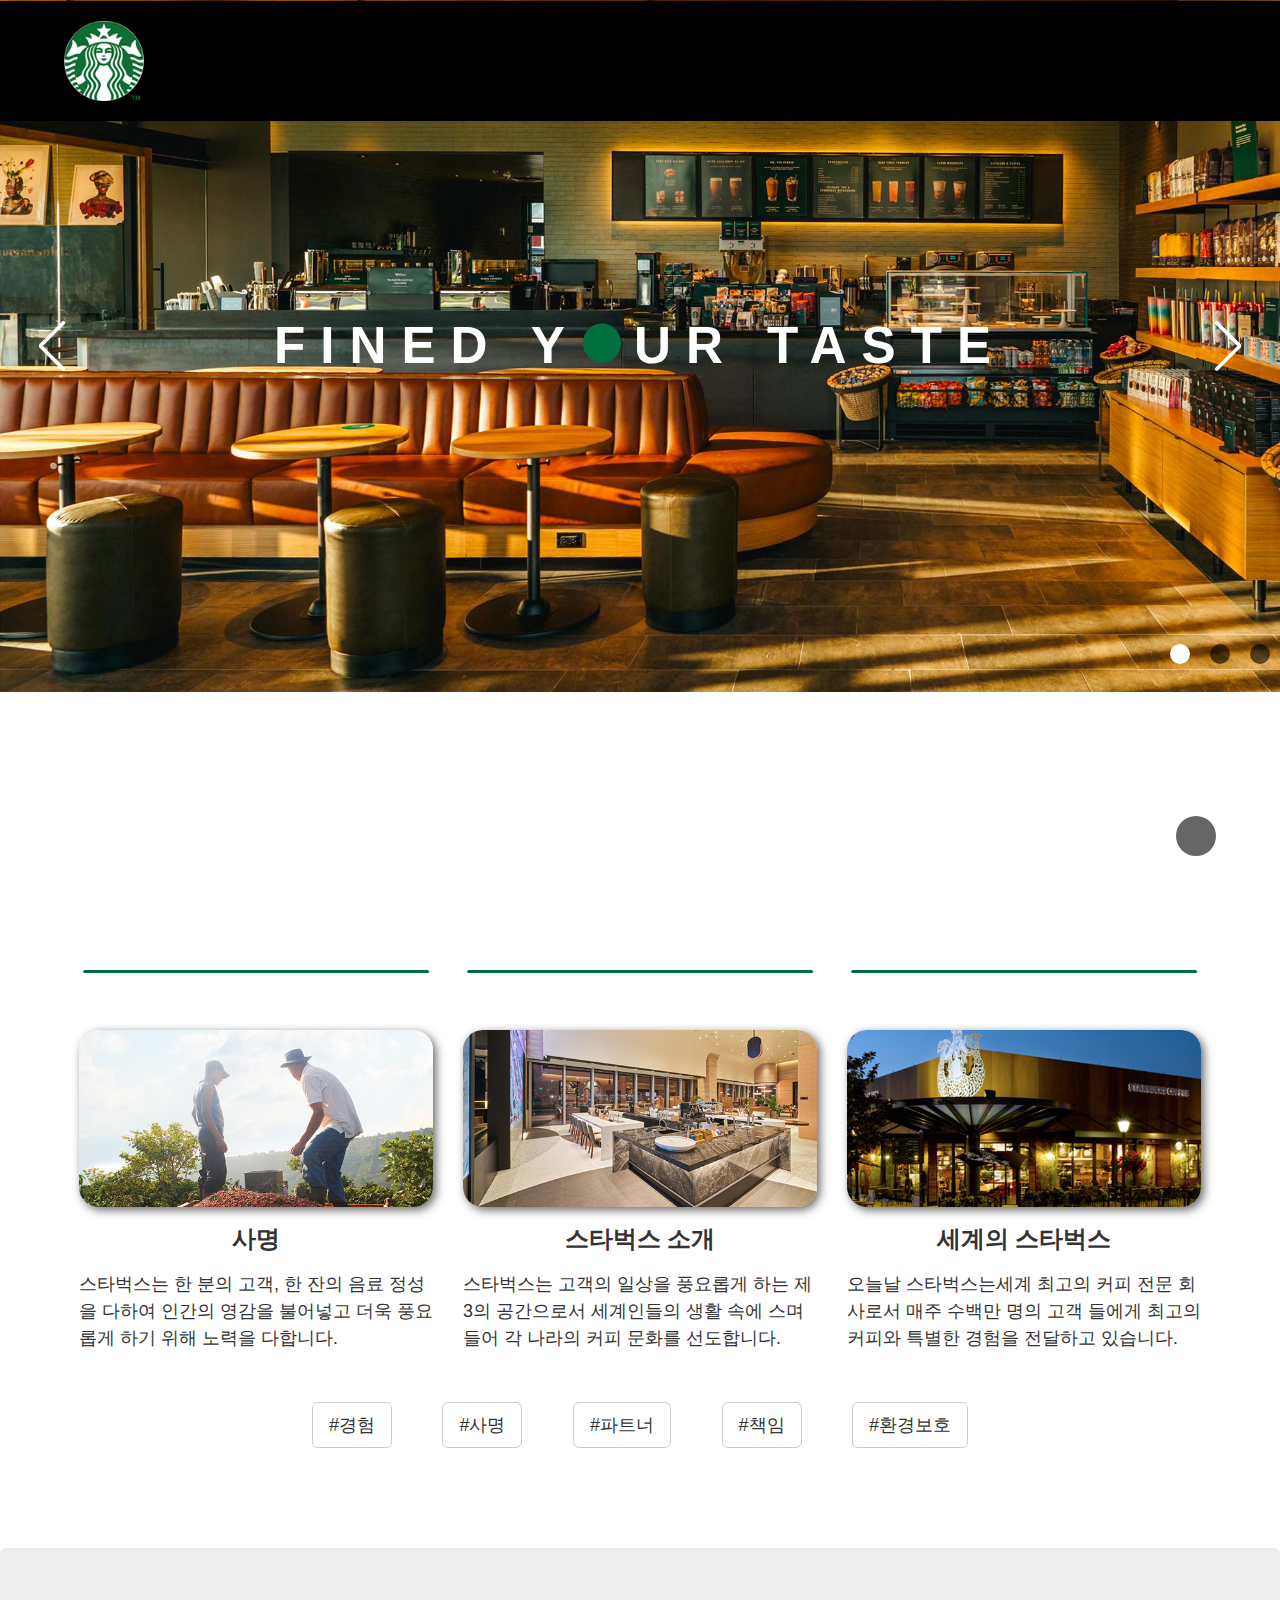
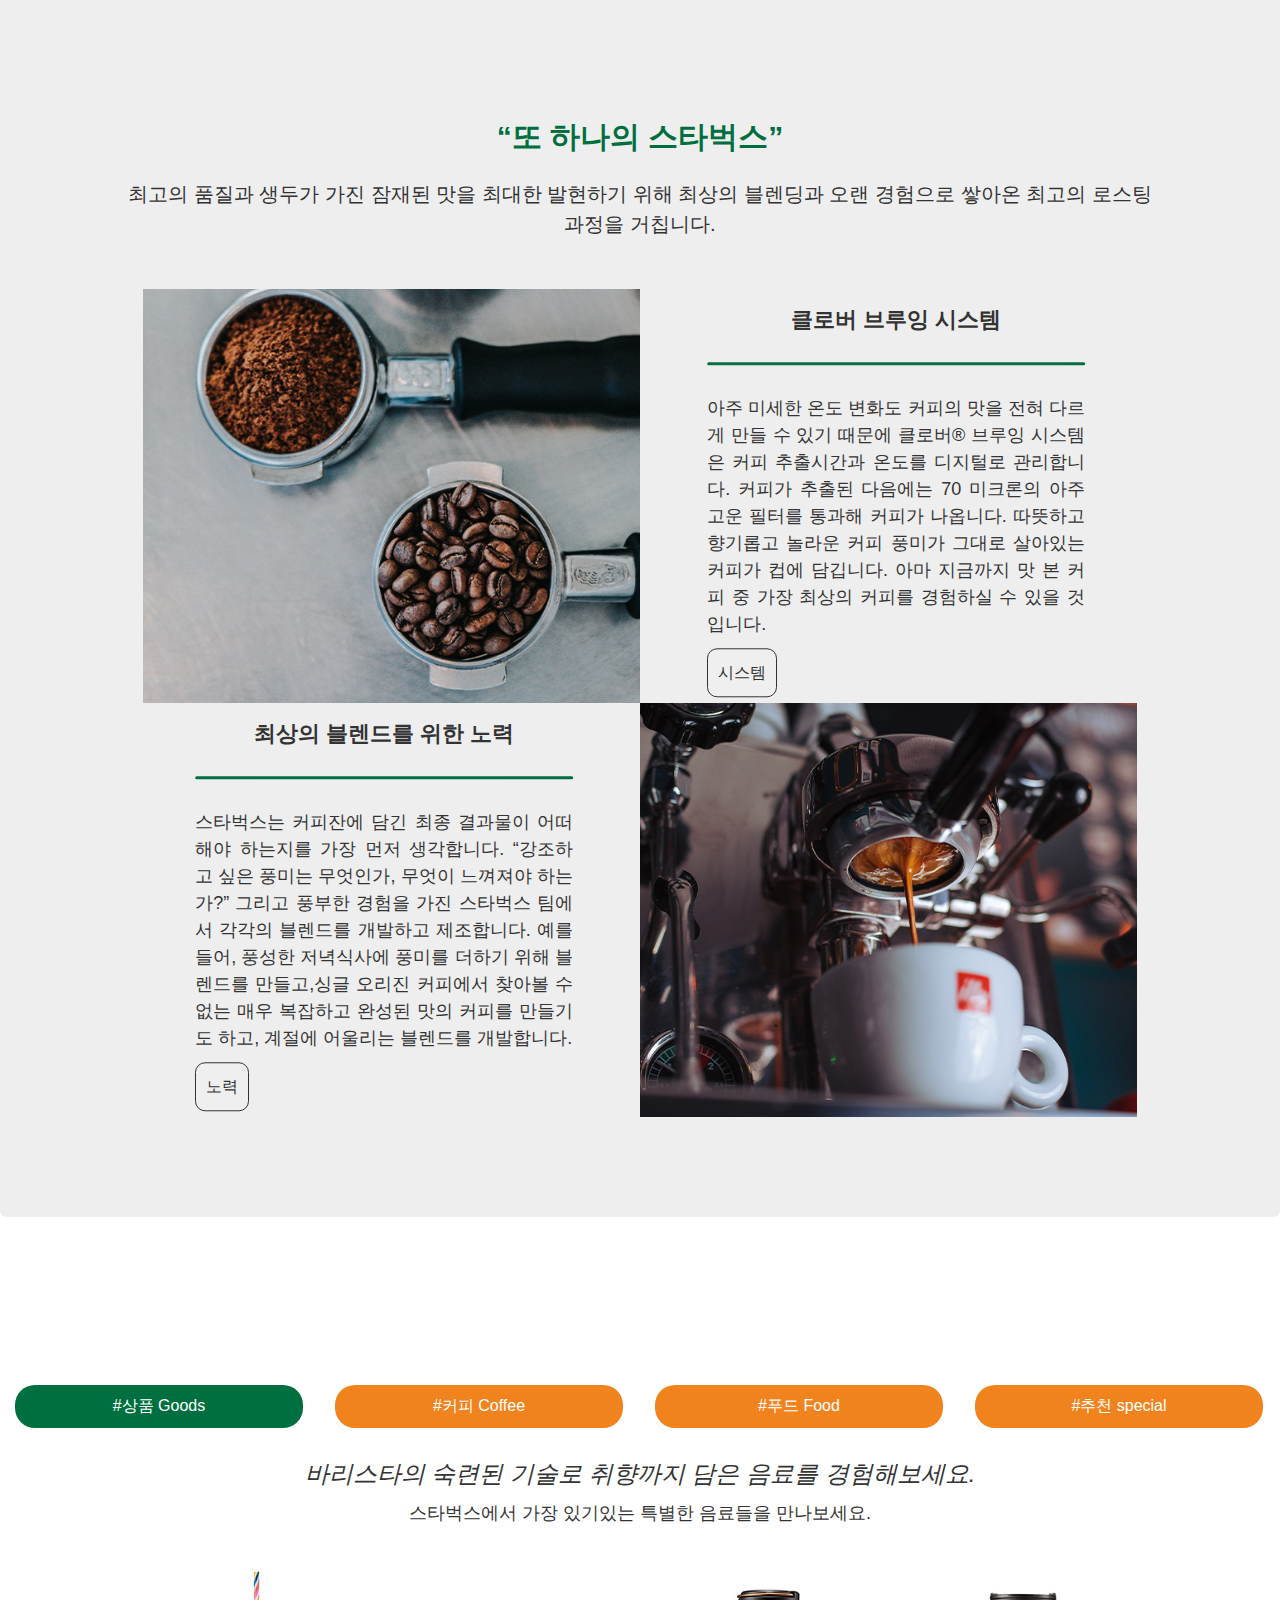
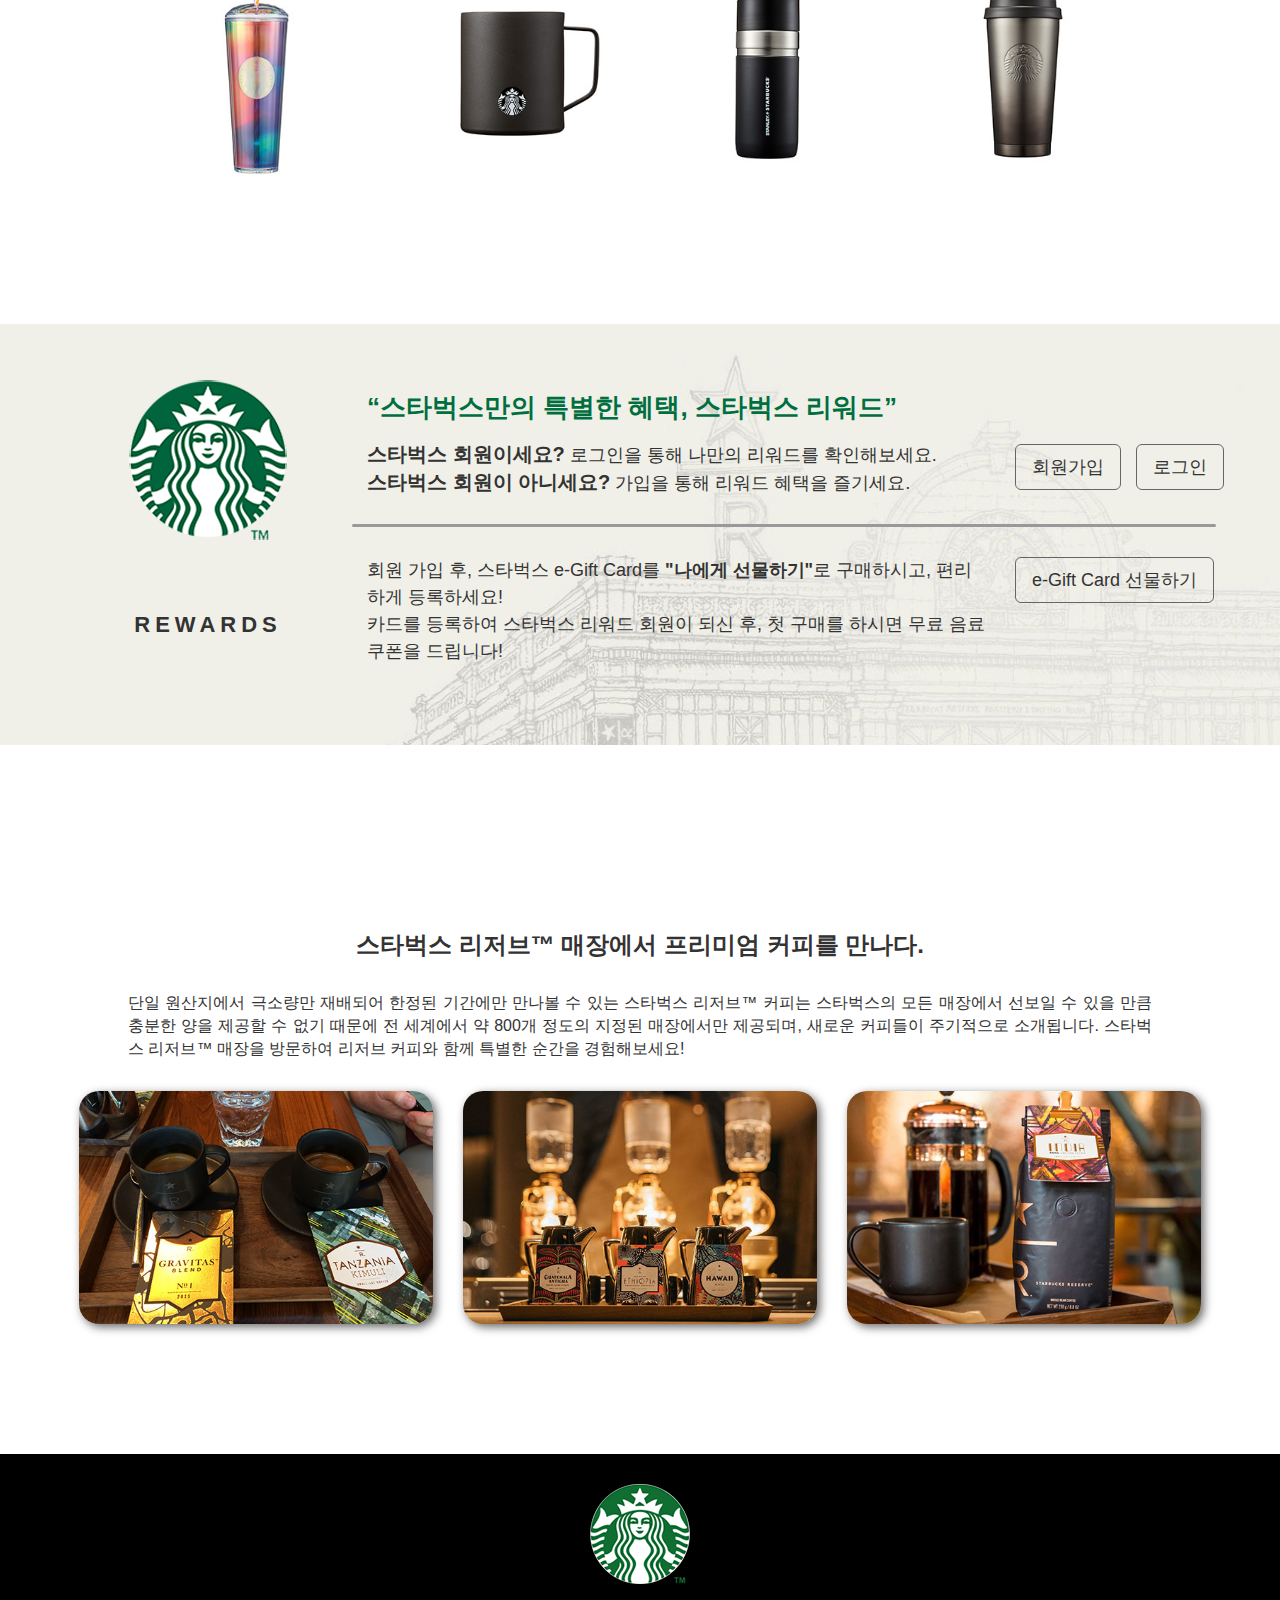
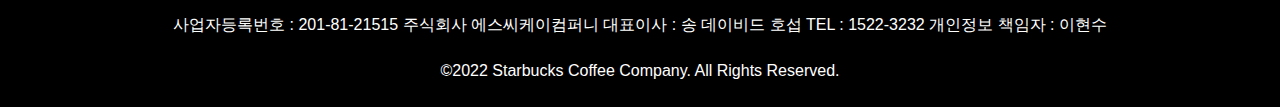
==== bootstrap/index.html @ da66d1ab "앵그리버드,스타벅스 반응협 웹앱 추가" ====
<!DOCTYPE html>
<html lang="ko">

<head>
	<meta charset="UTF-8">
	<meta http-equiv="X-UA-Compatible" content="IE=edge">
	<meta name="viewport" content="width=device-width, initial-scale=1.0">
	<title>Starbucks</title>

	<link rel="shortcut icon" type="image/x-icon" href="./favicon.ico">
	<link rel="apple-touch-icon-precomposed" href="./app_icon.png">
	<link rel="apple-touch-startup-image" href="./startup.png">

	<link rel="stylesheet" href="./css/swiper.css">
	<link rel="stylesheet" href="./css/bootstrap.min.css">
	<link rel="stylesheet" href="./css/layout.css">


	<script src="./js/prefixfree.min.js"></script>
	<script src="./js/jquery-1.12.4.min.js"></script>
	<script src="./js/jquery-migrate-1.4.1.min.js"></script>

	<link rel="preconnect" href="https://fonts.googleapis.com">
	<link rel="preconnect" href="https://fonts.gstatic.com" crossorigin>



	<script>
		// <![CDATA[
		try {
			window.addEventListener('load', function () {
				setTimeout(scrollTo, 0, 0, 1);
			}, false);
		} catch (e) {}
		// ]]>
	</script>

</head>

<body data-spy="scroll" data-target="#navbar-example" data-offset="50">
	<div id="skipNav">
		<a href="#content">본문 바로가기</a>
		<a href="#navbar">글로벌 네비게이션 바로가기</a>
	</div>

	<div id="wrap" class="container-fluid">

		<header id="headerArea">
			<h1><a href="index.html">Starbucks</a></h1>
			<nav id="navbar-example" class="navbar navbar-default navbar-fixed-top">
				<h2 class="hidden">글로벌 네비게이션 영역</h2>
				<!-- Brand and toggle get grouped for better mobile display -->
				<div class="navbar-header">
					<button type="button" class="navbar-toggle collapsed" data-toggle="collapse"
						data-target="#bs-example-navbar-collapse-1">
						<span class="sr-only">Toggle navigation</span>
						<span class="icon-bar"></span>
						<span class="icon-bar"></span>
						<span class="icon-bar"></span>
					</button>
				</div>

				<!-- Collect the nav links, forms, and other content for toggling -->
				<div class="collapse navbar-collapse bs-example-js-navbar-scrollspy" id="bs-example-navbar-collapse-1">
					<ul class="nav navbar-nav navbar-right clearfix">
						<li data-toggle data-target><a class="btn1" href="#about">
								<h3>abuot</h3>
							</a></li>
						<li data-toggle data-target><a class="btn2" href="#coffee">
								<h3>coffee</h3>
							</a></li>
						<li data-toggle data-target><a class="btn3" href="#menu">
								<h3>menu</h3>
							</a></li>
						<li data-toggle data-target><a class="btn4" href="#reserve">
								<h3>reserve</h3>
							</a></li>
					</ul>
				</div><!-- /.navbar-collapse -->
			</nav>
		</header>



		<div class="main">
			<div class="gallery_box">
				<div class="swiper-container swiper1">
					<div class="swiper-wrapper">
						<div class="swiper-slide">
							<img src="./images/main1.jpg" alt="">
							<strong>
								<span>FINED Y</span>
								<span class="text_point">UR TASTE</span>
							</strong>
						</div>
						<div class="swiper-slide">
							<img src="./images/main2.jpg" alt="">
							<strong>
								<span>Every name's story</span>
							</strong>
						</div>
						<div class="swiper-slide">
							<img src="./images/main3.jpg" alt="">
							<strong>
								<span class="text3">Be the brighttest start</span>
							</strong>
						</div>
					</div>
					<div class="swiper-button-next"></div>
					<div class="swiper-button-prev"></div>
					<div class="swiper-pagination"></div>
				</div>
			</div>
		</div>



		<article id="content">
			<h2 class="hidden">본문 콘텐츠영역</h2>

			<section id="about" class="about contanier clearfix">
				<h3>about</h3>
				<div class="row">
					<div class="col-md-4 col-sm-6 col-xs-12">
						<img src="./images/about1.jpg" alt="">
						<dl>
							<dt>사명</dt>
							<dd>스타벅스는 한 분의 고객, 한 잔의 음료
								정성을 다하여 인간의 영감을 불어넣고 더욱 풍요롭게
								하기 위해 노력을 다합니다.</dd>
						</dl>
					</div>
					<div class="col-md-4 col-sm-6 col-xs-12">
						<img src="./images/about2.jpg" alt="">
						<dl>
							<dt>스타벅스 소개</dt>
							<dd>스타벅스는 고객의 일상을 풍요롭게 하는
								제3의 공간으로서 세계인들의 생활 속에
								스며들어 각 나라의 커피 문화를 선도합니다.</dd>
						</dl>
					</div>
					<div class="col-md-4 col-sm-6 hidden-xs pull-left">
						<img src="./images/about3.jpg" alt="">
						<dl>
							<dt>세계의 스타벅스</dt>
							<dd>오늘날 스타벅스는세계 최고의 커피
								전문 회사로서 매주 수백만 명의 고객
								들에게 최고의 커피와 특별한 경험을
								전달하고 있습니다.</dd>
						</dl>
					</div>
				</div>

				<div class="more_box">
					<!-- Button trigger modal -->
					<button class="btn btn-default btn-lg" data-toggle="modal" data-target="#myModal1">
						&num;경험
					</button>
					<!-- Modal -->
					<div class="modal fade" id="myModal1" tabindex="-1" role="dialog" aria-labelledby="myModalLabel1"
						aria-hidden="true">
						<div class="modal-dialog">
							<div class="modal-content">
								<div class="modal-header">
									<button type="button" class="close" data-dismiss="modal"><span aria-hidden="true">&times;</span><span
											class="sr-only">Close</span></button>
									<h4 class="modal-title" id="myModalLabel1">경험</h4>
								</div>
								<div class="modal-body">
									<p>우리의 커피와 고객,
										지역사회에 매번 집중합니다.</p>
									스타벅스는 현재 전세계 76개 지역의 수많은 매장에서
									매일 수백만 명의 고객이 즐겨 찾는
									세계 최대의 커피 문화 기업으로 성장해 집과 사무실을
									떠난 제3의 공간으로서,
									숙련된 바리스타들의 뛰어난 지식과 열정을 통해
									고객의 일상을 풍요롭게 하는 특별한 경험을 전달해
									드리고 있습니다.

									아울러, 매장 밖에서도 스타벅스의 독특한 문화를
									경험할 수 있도록 소셜 네트워크 서비스를 통한
									고객 소통 채널을 다양화해 차별화된
									제4의 공간을 제공하기 위한 서비스를
									확대해 나가고 있습니다.
								</div>
								<div class="modal-footer">
									<button type="button" class="btn btn-default" data-dismiss="modal">닫기</button>
								</div>
							</div> <!-- 모달 콘텐츠 -->
						</div> <!-- 모달 다이얼로그 -->
					</div> <!-- 모달 전체 윈도우 -->


					<!-- Button trigger modal -->
					<button class=" btn btn-default btn-lg" data-toggle="modal" data-target="#myModal2">
						&num;사명
					</button>
					<!-- Modal -->
					<div class="modal fade" id="myModal2" tabindex="-1" role="dialog" aria-labelledby="myModalLabel2"
						aria-hidden="true">
						<div class="modal-dialog">
							<div class="modal-content">
								<div class="modal-header">
									<button type="button" class="close" data-dismiss="modal"><span aria-hidden="true">&times;</span><span
											class="sr-only">Close</span></button>
									<h4 class="modal-title" id="myModalLabel2">사명</h4>
								</div>
								<div class="modal-body">
									<p>스타벅스 사명은
										인간의 정신에 영감을 불어넣고
										더욱 풍요롭게 하는 것입니다</p>
									이를 위해 한 분의 고객, 한 잔의 음료,
									우리의 이웃에 정성을 다합니다.
								</div>
								<div class="modal-footer">
									<button type="button" class="btn btn-default" data-dismiss="modal">닫기</button>
								</div>
							</div> <!-- 모달 콘텐츠 -->
						</div> <!-- 모달 다이얼로그 -->
					</div> <!-- 모달 전체 윈도우 -->

					<!-- Button trigger modal -->
					<button class="btn btn-default btn-lg" data-toggle="modal" data-target="#myModal3">
						&num;파트너
					</button>
					<!-- Modal -->
					<div class="modal fade" id="myModal3" tabindex="-1" role="dialog" aria-labelledby="myModalLabel3"
						aria-hidden="true">
						<div class="modal-dialog">
							<div class="modal-content">
								<div class="modal-header">
									<button type="button" class="close" data-dismiss="modal"><span aria-hidden="true">&times;</span><span
											class="sr-only">Close</span></button>
									<h4 class="modal-title" id="myModalLabel3">파트너</h4>
								</div>
								<div class="modal-body">
									<p>파트너라고 불리는 스타벅스 직원들은
										스타벅스 경험의 핵심입니다.</p>
									세계 최고 품질의 스타벅스 커피는
									자체 양성한 바리스타들에 의해 제조되어 고객에게
									제공됩니다.
									스타벅스 파트너들은 커피 지식과 제품 경험 및
									고객 서비스에 열정을 바치고 있습니다.
									커피 전문가(Coffee Master) 과정을 통과한 숙련된
									바리스타들은 뛰어난 지식과 열정을 통해 고객의 일상을
									풍요롭게 하는 최고의 서비스를 제공해 드리며
									지역사회와 커피 지식을 나누고 있습니다.
									이를 위해 스타벅스는 체계적인 내부 육성 프로그램을
									운영하고 누구에게나 열려있는 평등 직장을 추구하고
									있으며, 특히 사회적 약자 및 취약계층 고용을
									선도하고 있습니다.
								</div>
								<div class="modal-footer">
									<button type="button" class="btn btn-default" data-dismiss="modal">닫기</button>
								</div>
							</div> <!-- 모달 콘텐츠 -->
						</div> <!-- 모달 다이얼로그 -->
					</div> <!-- 모달 전체 윈도우 -->

					<!-- Button trigger modal -->
					<button class="btn btn-default btn-lg" data-toggle="modal" data-target="#myModal4">
						&num;책임
					</button>
					<!-- Modal -->
					<div class="modal fade" id="myModal4" tabindex="-1" role="dialog" aria-labelledby="myModalLabel4"
						aria-hidden="true">
						<div class="modal-dialog">
							<div class="modal-content">
								<div class="modal-header">
									<button type="button" class="close" data-dismiss="modal"><span aria-hidden="true">&times;</span><span
											class="sr-only">Close</span></button>
									<h4 class="modal-title" id="myModalLabel4">책임</h4>
								</div>
								<div class="modal-body">
									<p>서로에게 그리고 지구 환경에 도움을
										주는 방식으로 사업을 전개하겠다는
										스타벅스의 약속</p>
									윤리구매, 환경보호, 지역사회 참여 활동을 중심으로
									커피 원산지에서부터 매장으로 이어지는 우리의 노력은
									스타벅스가 지금껏 해왔던 사업 방식이며 우리의 일상입니다.
									또한 우리의 참여를 좋은 일에 쓰는 것이며,
									고객과 지역사회가 함께 하는 노력입니다.
								</div>
								<div class="modal-footer">
									<button type="button" class="btn btn-default" data-dismiss="modal">닫기</button>
								</div>
							</div> <!-- 모달 콘텐츠 -->
						</div> <!-- 모달 다이얼로그 -->
					</div> <!-- 모달 전체 윈도우 -->

					<!-- Button trigger modal -->
					<button class="btn btn-default btn-lg hidden-xs" data-toggle="modal" data-target="#myModal5">
						&num;환경보호
					</button>
					<!-- Modal -->
					<div class="modal fade" id="myModal5" tabindex="-1" role="dialog" aria-labelledby="myModalLabel5"
						aria-hidden="true">
						<div class="modal-dialog">
							<div class="modal-content">
								<div class="modal-header">
									<button type="button" class="close" data-dismiss="modal"><span aria-hidden="true">&times;</span><span
											class="sr-only">Close</span></button>
									<h4 class="modal-title" id="myModalLabel5">환경보호</h4>
								</div>
								<div class="modal-body">
									<p>환경발자국을 최소화하고
										전세계 기후변화 방지를 위해 노력합니다.</p>
									환경과 지역사회를 아우르는 친환경 매장 구축을 통해
									에너지 절약을 실천하고 지역사회에 환경적으로 기여하며
									나아가 지구촌 기후변화 방지 활동에도 적극 참여하고
									있습니다.
								</div>
								<div class="modal-footer">
									<button type="button" class="btn btn-default" data-dismiss="modal">닫기</button>
								</div>
							</div> <!-- 모달 콘텐츠 -->
						</div> <!-- 모달 다이얼로그 -->
					</div> <!-- 모달 전체 윈도우 -->
				</div>

			</section>

			<section id="coffee" class="coffee jumbotron clearfix">
				<h3>coffee</h3>
				<dl>
					<dt>“또 하나의 스타벅스”</dt>
					<dd>최고의 품질과 생두가 가진 잠재된 맛을 최대한 발현하기 위해
						최상의 블렌딩과 오랜 경험으로 쌓아온 최고의 로스팅 과정을 거칩니다.</dd>

				</dl>

				<div class="row clearfix coffee_content">
					<div class="row col-md-12 col-sm-6 col-xs-12 clearfix con1">
						<div class="col-md-6 col-sm-12 col-xs-12 pull-left content_img">
							<img src="./images/coffee1.jpg" alt="" >
						</div>
						<div class="col-md-6 col-sm-12 col-xs-12 pull-right content_text">
							<dl>
								
								<dt>클로버 브루잉 시스템</dt>
								<dd>아주 미세한 온도 변화도 커피의 맛을 전혀 다르게 만들 수 있기 때문에
									클로버® 브루잉 시스템은 커피 추출시간과 온도를 디지털로 관리합니다.
									커피가 추출된 다음에는 70 미크론의 아주 고운 필터를 통과해 커피가
									나옵니다. 따뜻하고 향기롭고 놀라운 커피 풍미가 그대로 살아있는
									커피가 컵에 담깁니다. 아마 지금까지 맛 본 커피 중 가장 최상의
									커피를 경험하실 수 있을 것입니다.
									<br>
									<button class="tooltip-hide" data-toggle="tooltip" data-placement="bottom" title="스타벅스는 언제나 최고급 품질의
									커피만을 제공하기 위해 노력합니다.">시스템</button>
								</dd>
							</dl>
						</div>
					</div>

					<div class="row col-md-12 col-sm-6 col-xs-12 clearfix con2">
						<div class="col-md-6 col-sm-12 col-xs-12 pull-right content_img">
							<img src="./images/coffee2.jpg" alt="" >
						</div>
						<div class="col-md-6 col-sm-12 col-xs-12 pull-left content_text">
							<dl>
								<dt>최상의 블렌드를 위한 노력</dt>
								<dd>스타벅스는 커피잔에 담긴 최종 결과물이 어떠해야 하는지를
									가장 먼저 생각합니다.
									“강조하고 싶은 풍미는 무엇인가, 무엇이 느껴져야 하는가?”
									그리고 풍부한 경험을 가진 스타벅스 팀에서 각각의 블렌드를
									개발하고 제조합니다. 예를 들어, 풍성한 저녁식사에 풍미를
									더하기 위해 블렌드를 만들고,싱글 오리진 커피에서 찾아볼
									수 없는 매우 복잡하고 완성된 맛의 커피를 만들기도 하고,
									계절에 어울리는 블렌드를 개발합니다.
									<br>
									<button class="tooltip-hide" data-toggle="tooltip" data-placement="bottom" title="파트너와 고객, 지역사회가 하나가 되도록
									최선을 다합니다.">노력</button>
								</dd>
							</dl>
						</div>
					</div>
				</div>
			</section>

			<section id="menu" class="menu clearfix">
				<div class="menu_box">
					<h3>menu</h3>
					<ul class="nav nav-tabs clearfix row">
						<li class="col-lg-3 col-md-3 col-sm-3 col-xs-6 active"><a href="#tab1" data-toggle="tab">&num;상품 Goods</a></li>
						<li class="col-lg-3 col-md-3 col-sm-3 col-xs-6"><a href="#tab2" data-toggle="tab">&num;커피 Coffee</a></li>
						<li class="col-lg-3 col-md-3 col-sm-3 col-xs-6"><a href="#tab3 " data-toggle="tab">&num;푸드 Food</a></li>
						<li class="col-lg-3 col-md-3 col-sm-3 last_list col-xs-6"><a href="#tab4" data-toggle="tab">&num;추천 special</a></li>
					</ul>
					<p>바리스타의 숙련된 기술로 취향까지 담은 음료를 경험해보세요.</p>
					<p>스타벅스에서 가장 있기있는 특별한 음료들을 만나보세요.</p>

					<div class="tab-content">
						<div class="tab-pane fade in active" id="tab1">
							<div class="row">
								<div class="col-md-3 col-sm-6 col-xs-6">
									<img src="./images/menu/menu_pro1.jpg" alt="">
									<p>레인보우 스코프 콜드컵</p>
								</div>
								<div class="col-md-3 col-sm-6 col-xs-6">
									<img src="./images/menu/menu_pro2.jpg" alt="">
									<p>SS블랙 데비머그</p>
								</div>
								<div class="col-md-3 col-sm-6 col-xs-6">
									<img src="./images/menu/menu_pro3.jpg" alt="">
									<p>SS블랙 앤 골드 스탠리보온병</p>
								</div>
								<div class="col-md-3 col-sm-6 col-xs-6">
									<img src="./images/menu/menu_pro4.jpg" alt="">
									<p>SS엘마 블랙 텀블러</p>
								</div>
							</div>
						</div>

						<div class="tab-pane fade" id="tab2">
							<div class="row">
								<div class="col-md-3 col-sm-6 col-xs-6">
									<img src="./images/menu/menu_cold1.jpg" alt="">
									<p>나이트로 콜드브루</p>
								</div>
								<div class="col-md-3 col-sm-6 col-xs-6">
									<img src="./images/menu/menu_cold2.jpg" alt="">
									<p>돌체 콜드브루</p>
								</div>
								<div class="col-md-3 col-sm-6 col-xs-6">
									<img src="./images/menu/menu_cold3.jpg" alt="">
									<p>바닐라 콜드브루</p>
								</div>
								<div class="col-md-3 col-sm-6 col-xs-6">
									<img src="./images/menu/menu_cold4.jpg" alt="">
									<p>콜드브루</p>
								</div>
							</div>
						</div>

						<div class="tab-pane fade" id="tab3">
							<div class="row">
								<div class="col-md-3 col-sm-6 col-xs-6">
									<img src="./images/menu/menu_brad1.jpg" alt="">
									<p>레드벨벳 케이크</p>
								</div>
								<div class="col-md-3 col-sm-6 col-xs-6">
									<img src="./images/menu/menu_brad2.jpg" alt="">
									<p>블루베리 치즈 케이크</p>
								</div>
								<div class="col-md-3 col-sm-6 col-xs-6">
									<img src="./images/menu/menu_brad3.jpg" alt="">
									<p>스모크드 소시지 브레드</p>
								</div>
								<div class="col-md-3 col-sm-6 col-xs-6">
									<img src="./images/menu/menu_brad4.jpg" alt="">
									<p>콥 & 화이트 샐러드밀 박스</p>
								</div>
							</div>
						</div>

						<div class="tab-pane fade" id="tab4">
							<div class="row">
								<div class="col-md-3 col-sm-6 col-xs-6">
									<img src="./images/menu/menu_special1.jpg" alt="">
									<p>아메리카노</p>
								</div>
								<div class="col-md-3 col-sm-6 col-xs-6">
									<img src="./images/menu/menu_special2.jpg" alt="">
									<p>카라멜 마끼야또</p>
								</div>
								<div class="col-md-3 col-sm-6 col-xs-6">
									<img src="./images/menu/menu_special3.jpg" alt="">
									<p>카푸치노</p>
								</div>
								<div class="col-md-3 col-sm-6 col-xs-6">
									<img src="./images/menu/menu_special4.jpg" alt="">
									<p>에소프레소 마끼야또</p>
								</div>
							</div>
						</div>

					</div>
				</div>
			</section>


			<section class="cards clearfix">
				<h3 class="hidden">cards</h3>
				<div class="row">
					<div class="col-lg-3 col-md-12 col-sm-12 con_left">
						<img src="./images/cards_logo.png" alt="">
						<p>starbucks</p>
						<span>rewards</span>
					</div>
					<div class="col-lg-9 col-md-12 col-sm-12 con_right">
						<div class="login clearfix">
							<div class="col-md-9 col-sm-12">
								<p class="title"><span>“스타벅스만의 특별한 혜택, 스타벅스 리워드”</span></p>
								<p><span class="qus">스타벅스 회원이세요?</span> 로그인을 통해 나만의 리워드를 확인해보세요.<br>
									<span class="qus">스타벅스 회원이 아니세요?</span> 가입을 통해 리워드 혜택을 즐기세요.</p>
							</div>
							<div class="col-md-3 col-sm-12">
								<!-- Button trigger modal -->
								<button class="btn btn-primary btn-lg" data-toggle="modal" data-target="#bs-example-modal-lg1">
									회원가입
								</button>
								<!-- Modal -->
								<div class="modal fade" id="bs-example-modal-lg1" tabindex="-1" role="dialog"
									aria-labelledby="myLargeModalLabel1" aria-hidden="true">
									<div class="modal-dialog modal-lg">
										<div class="modal-content">
											<div class="modal-header">
												<button type="button" class="close" data-dismiss="modal"><span
														aria-hidden="true">&times;</span><span class="sr-only">Close</span></button>
												<h4 class="modal-title" id="myLargeModalLabel1">회원가입</h4>
											</div>
											<div class="modal-body">
												<form class="form">
													<div class="input-group">
														<span class="input-group-addon"> <span class="glyphicon glyphicon-user"> </span> </span>
														<label class="hidden" for="text">아이디</label>
														<input type="text" id="text" class="form-control" placeholder="아이디">
													</div>
													<div class="input-group">
														<span class="input-group-addon"> <span class="glyphicon glyphicon-lock"></span> </span>
														<label class="hidden" for="password">암호</label>
														<input type="password" id="password" class="form-control" placeholder="암 호">
													</div>
													<div class="input-group">
														<span class="input-group-addon"> <span class="glyphicon glyphicon-lock"></span> </span>
														<label class="hidden" for="password2">암호</label>
														<input type="password" id="password2" class="form-control" placeholder="암 호 확 인">
													</div>
												</form>

												<form class="form-inline form-middle">
													<div class="form-group">
														<label class="hidden" for="Name">이름</label>
															<input type="text" id="Name" name="Name" class="form-control" placeholder="이름">
														
													</div>
													<div class="form-group">
														<label class="hidden" for="emailaddress">이메일</label>
															<input type="email" id="emailaddress" name="emailaddress" class="form-control"
																placeholder="이메일 asd123@naver.com">
														
													</div>
													<div class="form-group">
														<label class="hidden" for="happy">생년월일</label>
															<input type="date" id="happy" name="happy" class="form-control">
													</div>
												</form>
												<div class="modal-footer">
													<div class="form-group">
														<button class="submit" type="submit">회원가입</button>
														<button type="button" class="btn btn-default" data-dismiss="modal">닫기</button>
													</div>
												</div>
											</div>
										</div>
									</div>
								</div>
								<!-- Button trigger modal -->
								<button class="btn btn-primary btn-lg login_btn" data-toggle="modal"
									data-target="#bs-example-modal-lg2">
									로그인
								</button>
								<!-- Modal -->
								<div class="modal fade" id="bs-example-modal-lg2" tabindex="-1" role="dialog"
									aria-labelledby="myLargeModalLabel2" aria-hidden="true">
									<div class="modal-dialog modal-lg">
										<div class="modal-content">
											<div class="modal-header">
												<button type="button" class="close" data-dismiss="modal"><span
														aria-hidden="true">&times;</span><span class="sr-only">Close</span></button>
												<h4 class="modal-title" id="myLargeModalLabel2">로그인</h4>
											</div>
											<div class="modal-body">
												<form class="form">
													<div class="input-group">
														<span class="input-group-addon"> <span class="glyphicon glyphicon-user"> </span> </span>
														<input type="text" class="form-control" placeholder="아이디">
													</div>
													<div class="input-group">
														<span class="input-group-addon"> <span class="glyphicon glyphicon-lock"></span> </span>
														<input type="password" class="form-control" placeholder="암 호">
													</div>
													<label class="checkbox-inline"></label>
														<input type="checkbox" id="inlineCheckbox1" value="option1"> 로그인 상태 유지
												</form>
											</div>
											<div class="modal-footer">
												<div class="form-group">
													<button class="submit_login" type="submit">로그인</button>
													<button type="button" class="btn btn-default" data-dismiss="modal">닫기</button>
												</div>
											</div>
										</div>
									</div>
								</div>
							</div>
						</div>


						<div class="gift clearfix">
							<div class="col-md-9 col-sm-12">
								<p>회원 가입 후, 스타벅스 e-Gift Card를 <span>"나에게 선물하기"</span>로 구매하시고, 편리하게 등록하세요!<br>
									카드를 등록하여 스타벅스 리워드 회원이 되신 후, 첫 구매를 하시면 무료 음료쿠폰을 드립니다!</p>
							</div>
							<div class="col-md-3 col-sm-12">
								<!-- Button trigger modal -->
								<button class="btn btn-primary btn-lg" data-toggle="modal" data-target="#bs-example-modal-lg3">
									e-Gift Card 선물하기
								</button>

								<!-- Modal -->
								<div class="modal fade" id="bs-example-modal-lg3" tabindex="-1" role="dialog"
									aria-labelledby="myLargeModalLabel3" aria-hidden="true">
									<div class="modal-dialog modal-lg">
										<div class="modal-content">
											<div class="modal-header">
												<button type="button" class="close" data-dismiss="modal"><span
														aria-hidden="true">&times;</span><span class="sr-only">Close</span></button>
												<h4 class="modal-title" id="myLargeModalLabel3">e-Gift Card 선물하기</h4>
											</div>
											<p>로그인 후 이용이 가능합니다.</p>
											<p>로그인 &gt; 정보입력 &gt; 결제하기 &gt; 결제완료로 진행됩니다.</p>
											<div class="modal-body">
												<form class="form">
													<div class="input-group">
														<span class="input-group-addon"> <span class="glyphicon glyphicon-user"> </span> </span>
														<input type="text" class="form-control" placeholder="아이디">
													</div>
													<div class="input-group">
														<span class="input-group-addon"> <span class="glyphicon glyphicon-lock"></span> </span>
														<input type="password" class="form-control" placeholder="암 호">
													</div>

												</form>
											</div>
											<div class="modal-footer">
												<div class="form-group">
													<button class="submit_login" type="submit">로그인</button>
													<button type="button" class="btn btn-default" data-dismiss="modal">닫기</button>
												</div>
											</div>
										</div>
									</div>
								</div>
							</div>
						</div>
					</div>
				</div>
			</section>

			<section id="reserve" class="reserve clearfix">
				<h3>reserve</h3>
				<dl>
					<dt>스타벅스 리저브™ 매장에서 프리미엄 커피를 만나다.</dt>
					<dd>단일 원산지에서 극소량만 재배되어 한정된 기간에만 만나볼 수 있는 스타벅스 리저브™ 커피는 스타벅스의 모든 매장에서 선보일 수 있을 만큼
						충분한 양을 제공할 수 없기 때문에 전 세계에서 약 800개 정도의 지정된 매장에서만 제공되며, 새로운 커피들이 주기적으로 소개됩니다.
						스타벅스 리저브™ 매장을 방문하여 리저브 커피와 함께 특별한 순간을 경험해보세요!</dd>
				</dl>
				<div class="row clearfix img_box">
					<div class="col-md-4 hidden-sm hidden-xs"><img src="./images/reserve1.jpg" alt=""></div>
					<div class="col-md-4 col-sm-6 col-xs-12"><img src="./images/reserve2.jpg" alt=""></div>
					<div class="col-md-4 col-sm-6 col-xs-12 "><img src="./images/reserve3.jpg" alt=""></div>
				</div>

			</section>



		</article>


		<footer id="footerArea">
			<div class="top_btn">
				<a href="#top" ><span class="hidden">탑으로이동</span><span class="glyphicon glyphicon-arrow-up"></span></a>
			</div>
			<div class="img_box">
				<img src="./images/main_logo.png" alt="">
			</div>
			<address>
				사업자등록번호 : 201-81-21515 주식회사 에스씨케이컴퍼니 대표이사 : 송 데이비드 호섭 TEL : 1522-3232 개인정보 책임자 : 이현수
				<br>
				<br>
				&copy;2022 Starbucks Coffee Company. All Rights Reserved.
			</address>
		</footer>
	</div>

	<script src="./js/bootstrap.min.js"></script>
	<script src="./js/swiper.min.js"></script>
	<script>
		var swiper1 = new Swiper('.swiper1', {
			slidesPerView: '1',
			spaceBetween: 0,
			loop: true,
			autoplay: {
				delay: 5000
			},
			navigation: {
				nextEl: '.swiper-button-next',
				prevEl: '.swiper-button-prev',
			},
			pagination: {
				el: '.swiper-pagination',
				clickable: true,
			},
			// observer: true,
			// observeParents: true,
		});
		$('.tooltip-hide').tooltip('hide');
	</script>
</body>

</html>
---- bootstrap/css/layout.css ----
@import url('https://fonts.googleapis.com/css2?family=Noto+Sans+KR:wght@100;300;400;500;700&display=swap');

@font-face {
  font-family: 'Santana-Black';
  src:url('../fonts/Santana-Black.ttf.woff') format('woff'),
      url('../fonts/Santana-Black.ttf.svg#Santana-Black') format('svg'),
      url('../fonts/Santana-Black.ttf.eot'),
      url('../fonts/Santana-Black.ttf.eot?#iefix') format('embedded-opentype'); 
  font-weight: normal;
  font-style: normal;
}
html{font-size: 16px; scroll-behavior: smooth;}
body {
  font-family: 'Noto Sans KR', sans-serif;
  font-size: 16px;
  color: #333;
}
h1,h2,h3,h4{
  font-family: "Santana-Black",sans-serif;
}
.row{
  margin:0 ;
}

  .hidden {
  display: block;
  width: 1px;
  height: 1px;
  overflow: hidden;
  position: absolute;
  top: 0;
  left: -1000%;
  color: #fff;
}

#skipNav {
  position: relative;
  width: 100%;
  overflow: hidden;
  z-index: 60;
}

#skipNav a {
  display: block;
  height: 1px;
  margin-bottom: -1px;
  font-size: 1.2em;
  color: #333;
  text-align: center;
  overflow: hidden;
}
#skipNav a:hover,
#skipNav a:focus,
#skipNav a:active {
  height: auto;
  padding: 10px 0;
  background: #fff;
}

body{height: 2000px;}

h1 { 
  font-family: 'Santana-Black', 'Noto Sans KR', sans-serif;
}  

#wrap .main{
  position: relative;
  top: 0;
  left: 0;

}
#wrap .container{
  width: 100%;
  margin: 0;
  padding: 0;
}
#wrap.container-fluid{
  margin: 0;
  padding: 0;
}

#headerArea{
  position: fixed;
  top: 0;
  left: 0;
  width: 100%;
  z-index: 333;
  background: rgba(0, 0, 0, 1);
}
#headerArea nav .navbar-collapse{
  margin-right: 5%;
}
#headerArea h1{
  margin-top: 20px;
  margin-bottom: 20px;
}
#headerArea h1 > a{
  position: relative;
  display: block;
  width: 80px;
  height: 80px;
  background: url(../images/main_logo.png) center no-repeat;
  background-size: 100%;
  font-size: 0;
  text-indent: -9999px;
  z-index: 1111;
  transition: all .5s;
  margin: 0 0 0 5%;
}

.navbar{
  position: fixed;
  top: 0%;
  z-index: 222;
  border: none;
  border-radius: 0;
  background: none;
  margin-bottom: 0;
  padding-bottom: 20px;
  box-sizing: border-box;
}

.navbar-default .navbar-collapse, .navbar-default .navbar-form{
  background: none;
}



.navbar-default{
  background: none;
  border: none;
}
.navbar-nav>li{
  margin-left: 3rem;
  position: relative;
}
.navbar-default .navbar-nav{
  margin-top: 20px;
}
.navbar-default .navbar-nav>li>a{
  margin: 0;
  padding: 20px 0;
  line-height: 5rem;
  text-align: center;
  color: #fff;
}
.navbar-default .navbar-nav>li>a:focus, .navbar-default .navbar-nav>li>a:hover{
  color: #f0831e;
}
.navbar-default .navbar-nav>li>a >h3{
  margin: 0;
  font-size: 2rem;

}
.navbar-toggle{
  padding: 17px;
  margin: 40px 5% 30px 0;
  border: rgba(0, 0, 0, 0);
  box-sizing: border-box;
}

.navbar-default .navbar-nav>.active>a, .navbar-default .navbar-nav>.active>a:focus, .navbar-default .navbar-nav>.active>a:hover{
  background: none;
  color: #f0831e;
  
  position: relative;
}
.navbar-nav>li.active::before{
  content: '';
  position: absolute;
  bottom: 10px;
  left: 0;
  width: 100%;
  height: 4px;
  background-color: #fff;
  border-radius: 3px;
}

/* main visual */
.main .gallery_box{
  position: relative;
  
}
.main .gallery_box .swiper-slide{
  float: left;
  position: relative;
}

.main .gallery_box .swiper-slide img{
  width: 100%;
}
.main .gallery_box .swiper-slide strong{
  display: block;
  position: absolute;
  font-family:  'Noto Sans KR', sans-serif;
  top: 50%;
  left: 50%;
  font-size:3.5rem;
  font-weight: 600;
  color: #fff;
  line-height: 2rem;
  transform: translate(-50%,-50%);
  white-space: nowrap;

}
.main .gallery_box .swiper-slide strong span{
  font-size: 4vw;
  letter-spacing: 15px;
  line-height: 6vw;
}

.main .gallery_box .swiper-slide strong  .text3{
  letter-spacing: 10px;
}

.main .gallery_box .swiper-slide strong .text_point{
  position: relative;
  left: 0;
}
.main .gallery_box .swiper-slide strong .text_point::before{
  display: inline-block;
  content: '';
  position: relative;
  left:-1vw;
  top: 0;
  width: 3vw;
  height: 3vw;
  background: #006f3f;
  border-radius: 50%;
  
}
.swiper-pagination-bullet{
  width: 20px;
  height: 20px;
}
.swiper-container-horizontal > .swiper-pagination-bullets .swiper-pagination-bullet{
  margin: 0 10px;
}
.swiper-pagination-fraction, .swiper-pagination-custom, .swiper-container-horizontal > .swiper-pagination-bullets{
  right: 0;
  width: auto;
}
.swiper-pagination-bullet{
  background-color: #000;
}
.swiper-pagination-bullet-active{
  background-color: #fff;
}
.swiper-button-prev:after, .swiper-button-next:after{
  font-size: 4vw;
}

/* about */
#content .about{
  padding: 100px 5%;
}
#content h3{
  text-align: center;
  font-size: 80px;
}
#content .about h3{
  margin-bottom: 100px;
}

#content .about .row{}
#content .about .row div{
  position: relative;
  padding-top: 30px;
}
#content .about .row div img:hover{
  transform: scale(1.1);
}

#content .about .row div::before{
  content: '';
  position: absolute;
  width: 90%;
  top: -30px;
  left: 50%;
  transform: translateX(-50%);
  height: 3px;
  border-radius: 3px;
  background: #006f3f;
}
#content .about .row div dl{}
#content .about .row div dt{
  display: block;
  text-align: center;
  font-size: 24px;
  margin-top: 15px;
  margin-bottom: 15px;
}
#content .about .row div dd{
  font-size: 18px;
  line-height: 1.5em;
  margin-bottom: 50px;
  line-height: 1.5em;

}

#content .about .row div img{
  width: 100%;
  border-radius: 20px;
  box-shadow: 3px 3px 10px rgba(0, 0, 0, 0.6);
  transition: all 0.3s ease-out;
}
#content .about .more_box{
  display: block;
  width: auto;
  margin: 0 auto;
  text-align: center;
}
#content .about .more_box .btn{
  margin: 0 2%;
}

#content .about .modal-title{
  font-weight: 600;
  font-size: 1.5rem;
  margin-top: 10px;
}
#content .about .modal-header .close{
  margin-top: 4px;
  font-size: 30px;
}
#content .about .modal-body{
  text-align: justify;
  line-height: 1.5em;
}
#content .about .modal-body p{
  color: #006f3f;
}
#content .about .modal-body{
  padding: 25px 6%;
}
#content .about .btn-default{
  transition: background 0.5s ease-out;
}
#content .about .btn-default:hover{
  background: #006f3f;
  color: #fff;
}
#content .about .modal-dialog{
  margin-top: 150px;
}

/* coffee */
#content .coffee{
  padding: 50px 10% 100px 10%;
}
#content .coffee h3{
  margin-top: 0;
  margin-bottom: 30px;
}
#content .coffee > dl{
  text-align: center;
  line-height: 1.5em;
}
#content .coffee > dl dt{
  font-size: 30px;
  color: #006f3f;
  margin-bottom: 20px;
}
#content .coffee > dl dd{
  font-size: 1.25rem;
  margin-bottom: 50px;
  line-height: 1.5em;
}

#content .coffee .coffee_content{}

#content .coffee .coffee_content dl{
  line-height: 1.5rem;
}
#content .coffee .coffee_content dt{
  font-size: 22px;
  text-align: center;
  margin-bottom: 60px;
  position: relative;
  margin-top: 30px;
}
#content .coffee .coffee_content dt::after{
  content: '';
  position: absolute;
  left: 50%;
  width: 80%;
  margin: 0 auto;
  bottom: -30px;
  height: 3px;
  border-radius: 3px;
  background: #006f3f;
  transform: translateX(-50%);
}
#content .coffee .coffee_content dd{
  text-align: justify;
  font-size: 18px;
  width: 80%;
  margin: 0 auto;
  line-height: 1.5em;
}
#content .coffee .content_img{padding: 0; overflow: hidden;}
#content .coffee .content_img:hover img{
  transform: scale(1.1);
}
#content .coffee .content_img img{
  width: 100%;
  box-shadow: 3px 3px 10px rgba(0, 0, 0, 0.6);
  transition: all 0.3s ease-out;
}
#content .coffee .content_text{
  padding: 20px;

}
.content_text button{
  border: 1px solid #333;
  border-radius: 10px;
  padding: 10px;
  margin-top: 10px;
  font-size: 1rem;
}

.row.col-md-12.col-sm-6.col-xs-12.clearfix.con1 {
  position: relative;
}

.col-md-6.col-sm-12.col-xs-12.pull-right.content_text {
  position: absolute;
  right: 0;
  top: 50%;
  transform: translateY(-50%);
}

.col-md-6.col-sm-12.col-xs-12.pull-left.content_text {
  position: absolute;
  left: 0;
  top: 50%;
  transform: translateY(-50%);
}

.row.col-md-12.col-sm-6.col-xs-12.clearfix.con2 {
  position: relative;
}

/* menu */
#content .menu{}
#content .menu h3{}
#content .menu .nav-tabs{
  border: none;

  margin-bottom: 30px;
  margin-top: 30px;
}
#content .nav-tabs>li.active>a, .nav-tabs>li.active>a:focus, .nav-tabs>li.active>a:hover{
  border: none;
  color: #fff;
  background: #006f3f;
}
#content .nav-tabs>li{
  text-align: center;
}
#content .nav-tabs>li:last-of-type{
  margin-right: 0;
}
#content .menu .menu_box > p{
  text-align: center;
  font-size: 18px;
}
#content .menu .menu_box > p:first-of-type{
  font-size: 24px;
  font-weight: 500;
  font-style: italic;
}
#content .nav-tabs>li>a:hover{
  background: #006f3f;
  
}
#content .tab-content{ 
  text-align: center;
}
#content .nav-tabs>li>a{
  background: #f0831e;
  padding:10px 20px;
  color: #fff;
  border: none;
  border-radius: 20px ;
  transition: all 0.3s ease-out;
}

#content .tab-content{
  margin-top: 30px;
}
#content .tab-content img{
  width: 100%;
  border-radius: 30px;
}
#content .tab-content .row {
  width: 80%;
  margin: 0 auto;
}
#content .tab-content .row div p{
  margin-top: 20px;
  font-size: 18px;
  font-family: 'Santana-Black', 'Noto Sans KR', sans-serif;
}


/* cards */
#content .cards{
  padding: 0 5%;
  margin: 50px 0;
  background: url(../images/card_bg.jpg);
  background-position: center;
  background-size: cover;
}
#content .cards .con_left{
  margin-top: 50px;
  text-align: center;
  text-transform: uppercase;
  letter-spacing: 5px;
}
#content .cards .con_left p{
  font-family: "Santana-Black",sans-serif;
  margin-top: 10px;
  font-size: 30px;
}
#content .cards .con_left span{
  font-size: 22px;
  font-weight: 600;
}
#content .cards .con_right{
  padding: 70px 0;
  line-height: 1.5em;
  font-size: 18px;
}
#content .cards .con_right .title{
  font-size: 26px;
  color: #006f3f;
  margin-bottom: 20px;
}
#content .cards .con_right span{
  font-weight: 700;
}
#content .cards .con_right span.qus{
  font-size: 20px;
}

#content .cards .login{
  margin-bottom: 50px;
  position: relative;
}
#content .cards .login .col-md-3{
  margin-top: 50px;
  white-space: nowrap;
  
}
#content .cards .login .col-md-3 .login_btn{
  margin-left: 10px;
}
#content .cards .login::before{
  position: absolute;
  width: 100%;
  height: 3px;
  border-radius: 3px;
  background: #999;
  bottom: -20px;
  left: 0;
}
#content .cards .btn-primary{
  border-color: #666;
  background: none;
  color: #333;
}
#content .cards .btn-primary:hover{
  color: #fff;
  background: green;


}
#content .cards  .modal-footer .submit{
  outline: none;
  background: none;
  border: none;
  border: 1px solid #ccc;
  padding: 6px 12px;
  font-size: 14px;
  line-height: 1.42857143;
  border-radius: 4px;
  font-weight: 400;
  vertical-align: middle;
  margin-right: 20px;
}

#content .cards  .modal-footer .submit_login{

  outline: none;
  background: none;
  border: none;
  border: 1px solid #ccc;
  padding: 6px 12px;
  font-size: 14px;
  line-height: 1.42857143;
  border-radius: 4px;
  font-weight: 400;
  vertical-align: middle;
  margin-right: 20px;
}
#content .cards .input-group{
  margin: 10px 0;

}

#content .cards .form-middle .form-group{
  margin-right: 30px;
  margin-bottom: 40px;
  margin-top: 10px;

}
#content .cards .modal-header{
  text-align: center;
  color: #fff;
  background: #006f3f;

}
#content .cards .modal-header .close{
  color: #fff;
  opacity: 1;
  margin-top: 0;
}
#content .cards .checkbox-inline{
  font-size: 14px;
}
.checkbox input[type=checkbox], .checkbox-inline input[type=checkbox], .radio input[type=radio], .radio-inline input[type=radio]{
  margin-top: 6px;
}
#content .cards .gift .modal-content{
  text-align: center;
}
#content .cards .gift .modal-content p:first-of-type{
  margin-top: 30px;
}
#content .cards .modal.in .modal-dialog{
  margin-top: 150px ;
}

#content .cards .modal-footer .submit_login:hover{
  background: #e6e6e6;
}
#content .cards .modal-footer .submit:hover{
  background: #e6e6e6;

}
/* reserve */
#content .reserve{
  margin-bottom: 100px;
}
#content .reserve > h3{
  text-align: center;
  margin-bottom: 25px;
}
#content .reserve > dl{
  text-align: center;
}
#content .reserve > dl dt{
  font-size: 24px;
  font-weight: 600;
  margin-bottom: 30px;
}
#content .reserve > dl dd{
  text-align: justify;
  width: 80%;
  margin: 0 auto;
  margin-bottom: 30px;
}
#content .reserve .img_box {
  width: 90%;
  margin: 0 auto;
}
#content .reserve .img_box div{
}
#content .reserve .img_box div:hover img{
  transform: scale(1.1);
}
#content .reserve .img_box img{
  width: 100%;
  margin-bottom: 30px;
  border-radius: 20px;
  box-shadow: 3px 3px 10px rgba(0, 0, 0, 0.6);
  transition: all 0.3s ease-out;
}

/* footerArea */
#footerArea{
  text-align: center;
  background-color: #000;
  padding: 30px 0 50px;
}

#footerArea address{
  color: #fff;
  width: 80%;
  margin: 0 auto;
}
#footerArea .img_box{
  margin-bottom: 30px;
}
#footerArea .top_btn a{
  width: 40px;
  height: 40px;
  border-radius: 20px;
  color: #fff;
  background: rgba(0, 0, 0, 0.6);
  position: fixed;
  bottom: 5%;
  right: 5%;
  transition: all 0.3s ease-out;
  
}
#footerArea .top_btn .glyphicon{
  top: 10px;
  left: -1px;
  font-size: 20px;
}
#footerArea .top_btn:hover .glyphicon{
  color: #fff;
}
#footerArea .top_btn:hover a{
  background: #006f3f;
}
/* 와이드 pc */


/* 일반pc */
@media screen and (max-width:1200px) {
  #content .about{padding: 0; padding-top: 100px;}

  #content .coffee {
    padding: 0;
    padding-bottom: 100px;
  }
  #content .coffee h3{margin-top: 30px;}
  #content .cards .btn-primary{background: rgba(0, 0, 0, 0.8); color: #fff; border: 1px solid  rgba(0, 0, 0, 0.8);;}

  #content .coffee .coffee_content dt{
    padding-top: 0;
  }
  #content .coffee > dl dd{
    width: 90%;
    margin: 0 auto;
  }

}

/* 테블릿 */
@media screen and (max-width:992px) {
#content .coffee .coffee_content dd{width: auto; margin: 0;}

#content .cards .login .col-md-3{margin-top: 30px; margin-bottom: 30px;}
#content .cards .con_right{text-align: center;}

#wrap .col-md-6.col-sm-12.col-xs-12.pull-right.content_text{
  position: static;
  transform: translate(0);
}
#wrap .col-md-6.col-sm-12.col-xs-12.pull-left.content_text{
  position: static;
  transform: translate(0);
}
}

/* 소형테블릿 */
@media screen and (max-width:768px) {

  .navbar-header{margin: 5px 0;}
  .navbar-toggle{margin: 0;}
  .navbar{padding: 0;}
  #headerArea h1{margin: 5px 0;}
  #wrap .main{margin-top:60px;}
  #headerArea h1 > a{width: 50px; height: 50px;}
  #content h3{font-size: 60px;}
  .navbar-default .navbar-collapse, .navbar-default .navbar-form{border: none;}
  #headerArea nav .navbar-collapse{margin: 0; margin-top: 4px; padding: 0; background: rgba(0, 0, 0, 0.6);}
  #headerArea  .navbar-nav>li{margin: 0;}
  .navbar-default .navbar-nav{margin: 0;}
  .navbar-nav>li.active::before{display: none;}
  .navbar-default .navbar-toggle:focus, .navbar-default .navbar-toggle:hover{background: none;}
  .navbar-default .navbar-toggle .icon-bar{background: #fff;}

  #content .about{padding-top: 30px;} 
  #content .about h3{margin-bottom: 0;}
  #content .about .row div dt{margin-top: 30px;}
  #content .about .row div::before{display: none;}

  #content .coffee .content_img{border-radius: 30px;}
  #content .cards .form-middle .form-group{margin-bottom: 0;}

  #content .nav-tabs>li{margin: 0; margin-bottom: 30px; text-align: center;}

  .main .gallery_box .swiper-slide strong span{letter-spacing: 10px;}
  .main .gallery_box .swiper-slide strong .text3{letter-spacing: 5px;}
}


/* 모바일 */
@media screen and (max-width:640px) {
  #content .about{padding: 0;}
  .main .gallery_box .swiper-slide strong span{letter-spacing: 5px;}

  #content .tab-content .row >div{height: 290px;}
  .main .gallery_box .swiper-slide strong{font-size: inherit;}
  #content .about .more_box .btn{margin: 1%; width: 45%;}

}
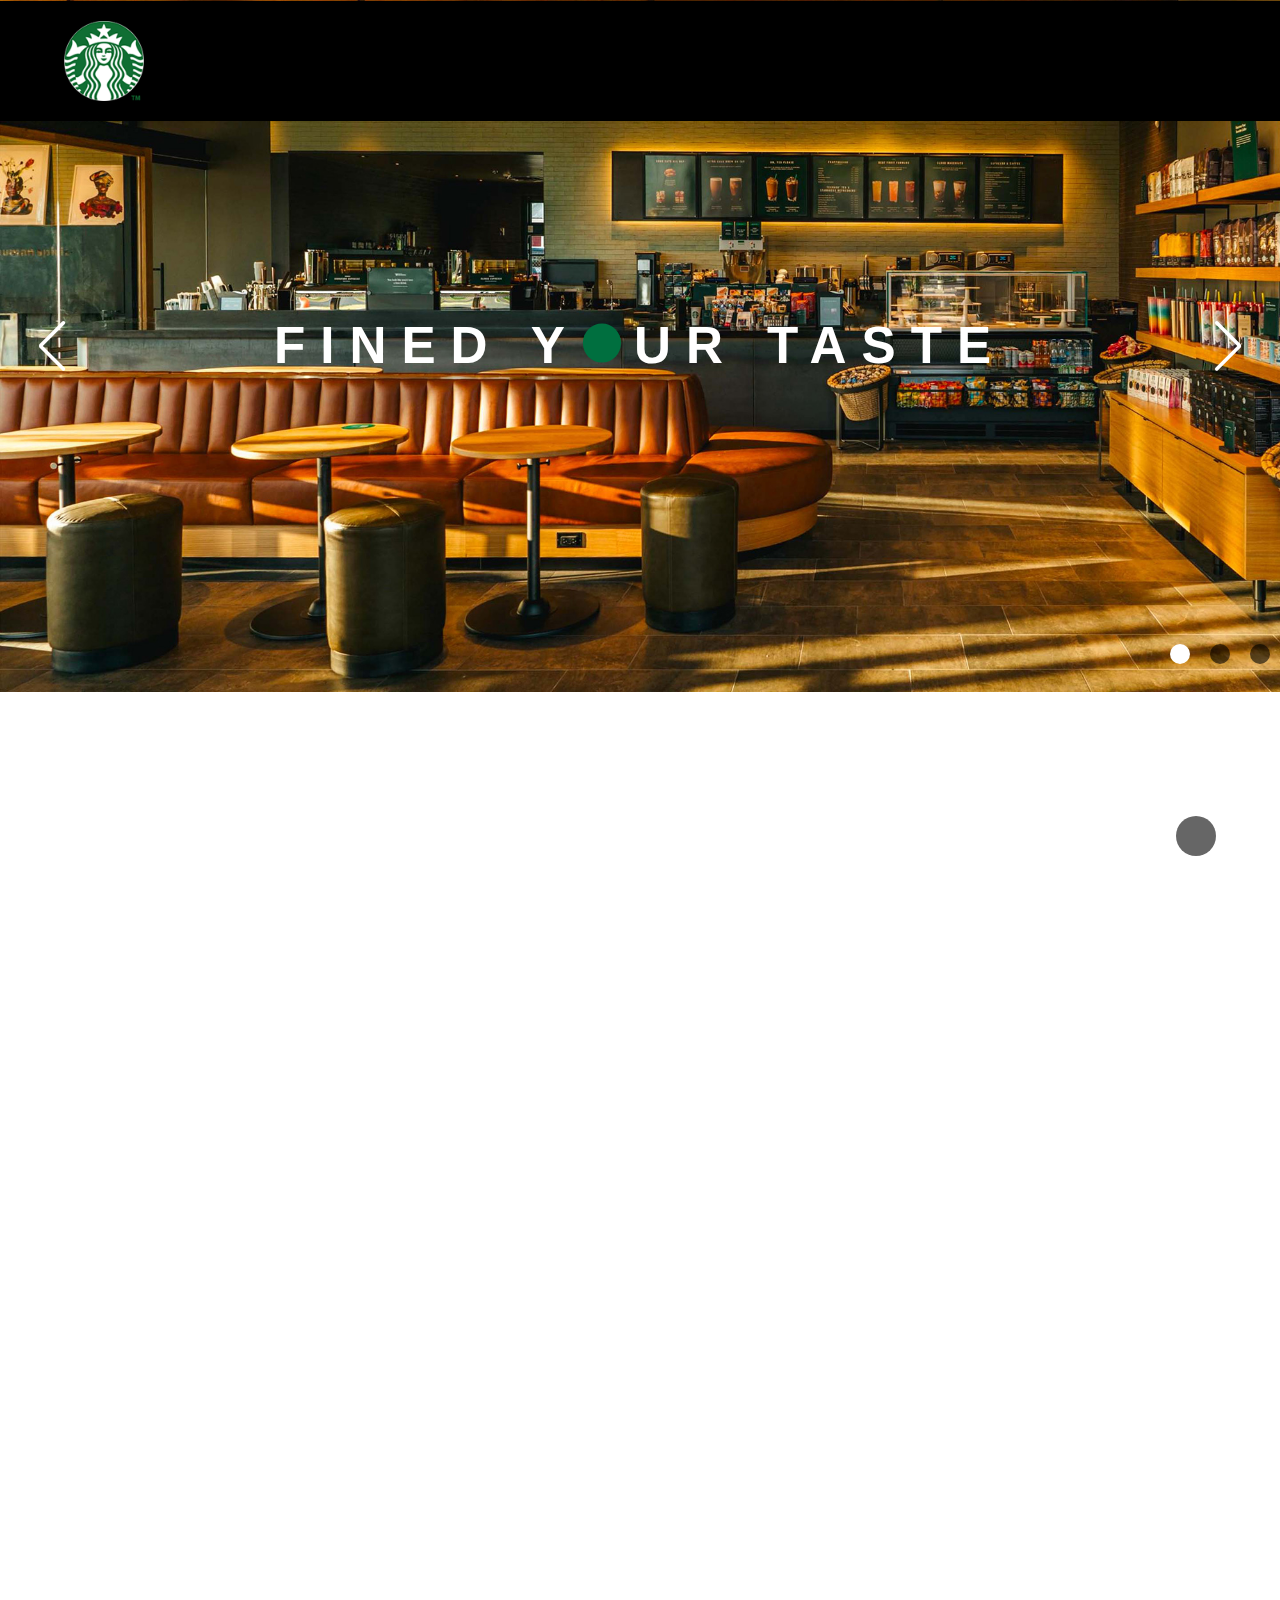
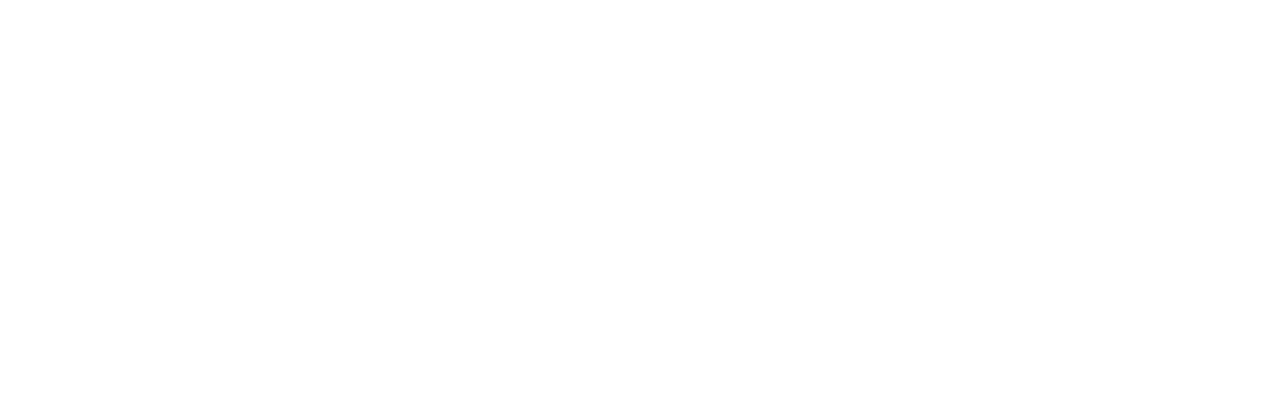
==== commit ef52eb48: "스타일 수정" ====
--- a/bootstrap/index.html
+++ b/bootstrap/index.html
@@ -37,13 +37,13 @@
 
 </head>
 
-<body data-spy="scroll" data-target="#navbar-example" data-offset="50">
+<body data-spy="scroll" data-target="#navbar-example" data-offset="50" data-toggle="modal">
 	<div id="skipNav">
 		<a href="#content">본문 바로가기</a>
 		<a href="#navbar">글로벌 네비게이션 바로가기</a>
 	</div>
 
-	<div id="wrap" class="container-fluid">
+	<div id="wrap" class="container-fluid"  data-toggle="modal">
 
 		<header id="headerArea">
 			<h1><a href="index.html">Starbucks</a></h1>
--- a/bootstrap/css/layout.css
+++ b/bootstrap/css/layout.css
@@ -9,11 +9,19 @@
   font-weight: normal;
   font-style: normal;
 }
-html{font-size: 16px; scroll-behavior: smooth;}
+html{font-size: 16px; scroll-behavior: smooth;
+  overflow: overlay;
+
+}
 body {
+  height: 100vh;
   font-family: 'Noto Sans KR', sans-serif;
   font-size: 16px;
   color: #333;
+}
+#wrap{
+  height: 100vh;
+  overflow: hidden;
 }
 h1,h2,h3,h4{
   font-family: "Santana-Black",sans-serif;
@@ -729,9 +737,11 @@
 /* 와이드 pc */
 
 
+
+
 /* 일반pc */
 @media screen and (max-width:1200px) {
-  #content .about{padding: 0; padding-top: 100px;}
+  #content .about{padding-bottom: 50px; padding-top: 100px;}
 
   #content .coffee {
     padding: 0;
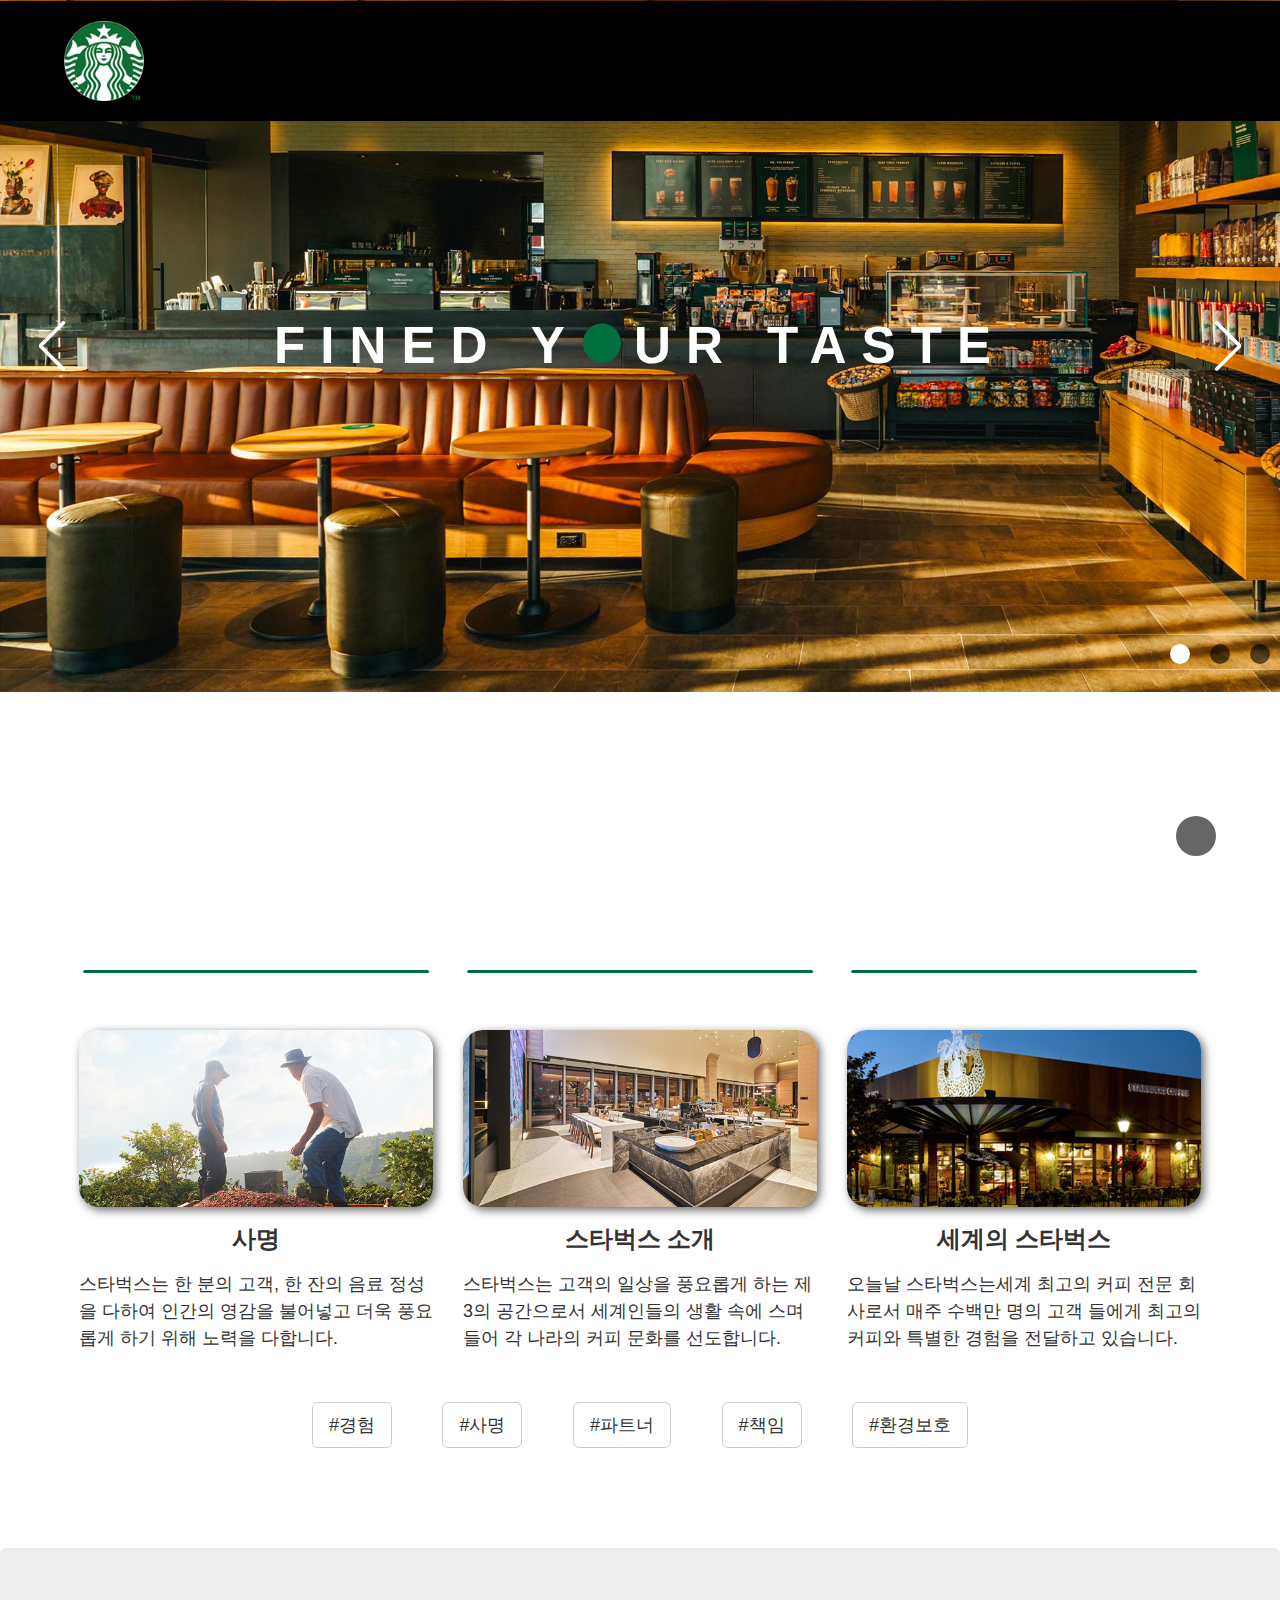
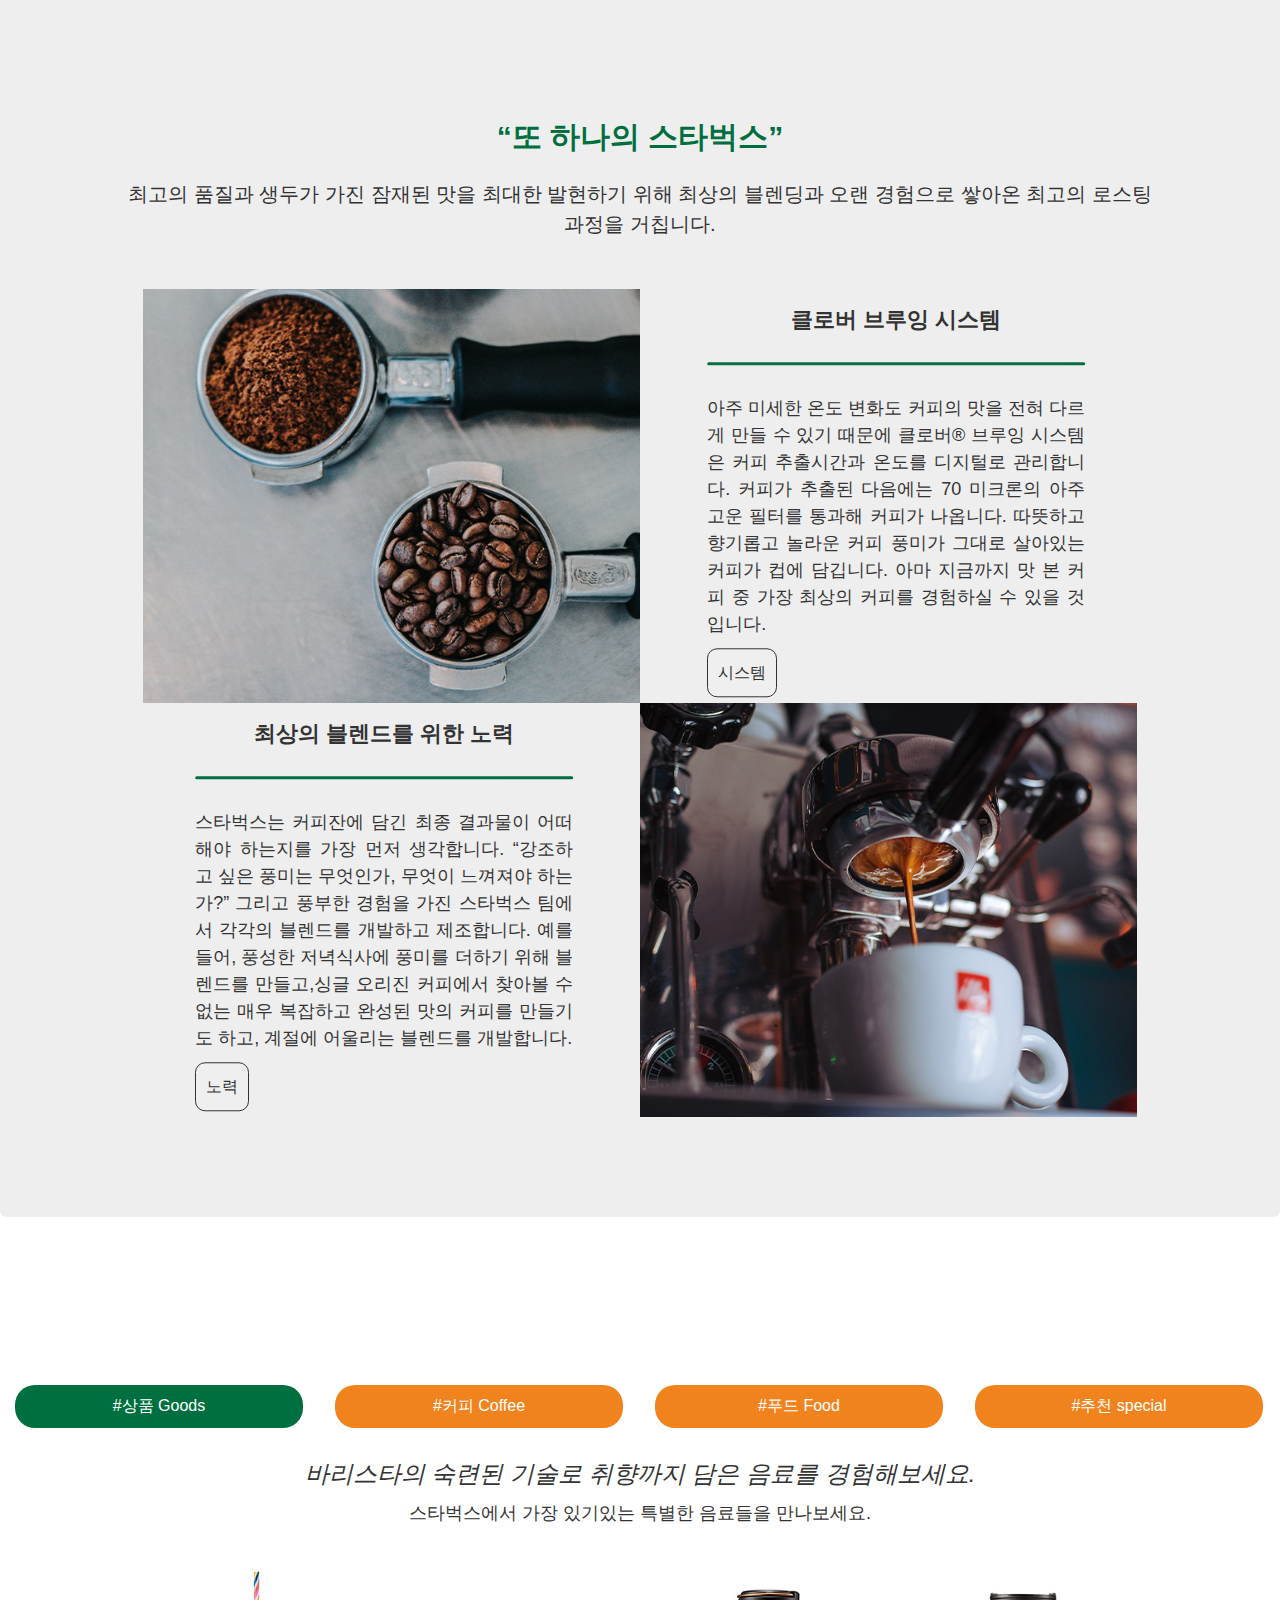
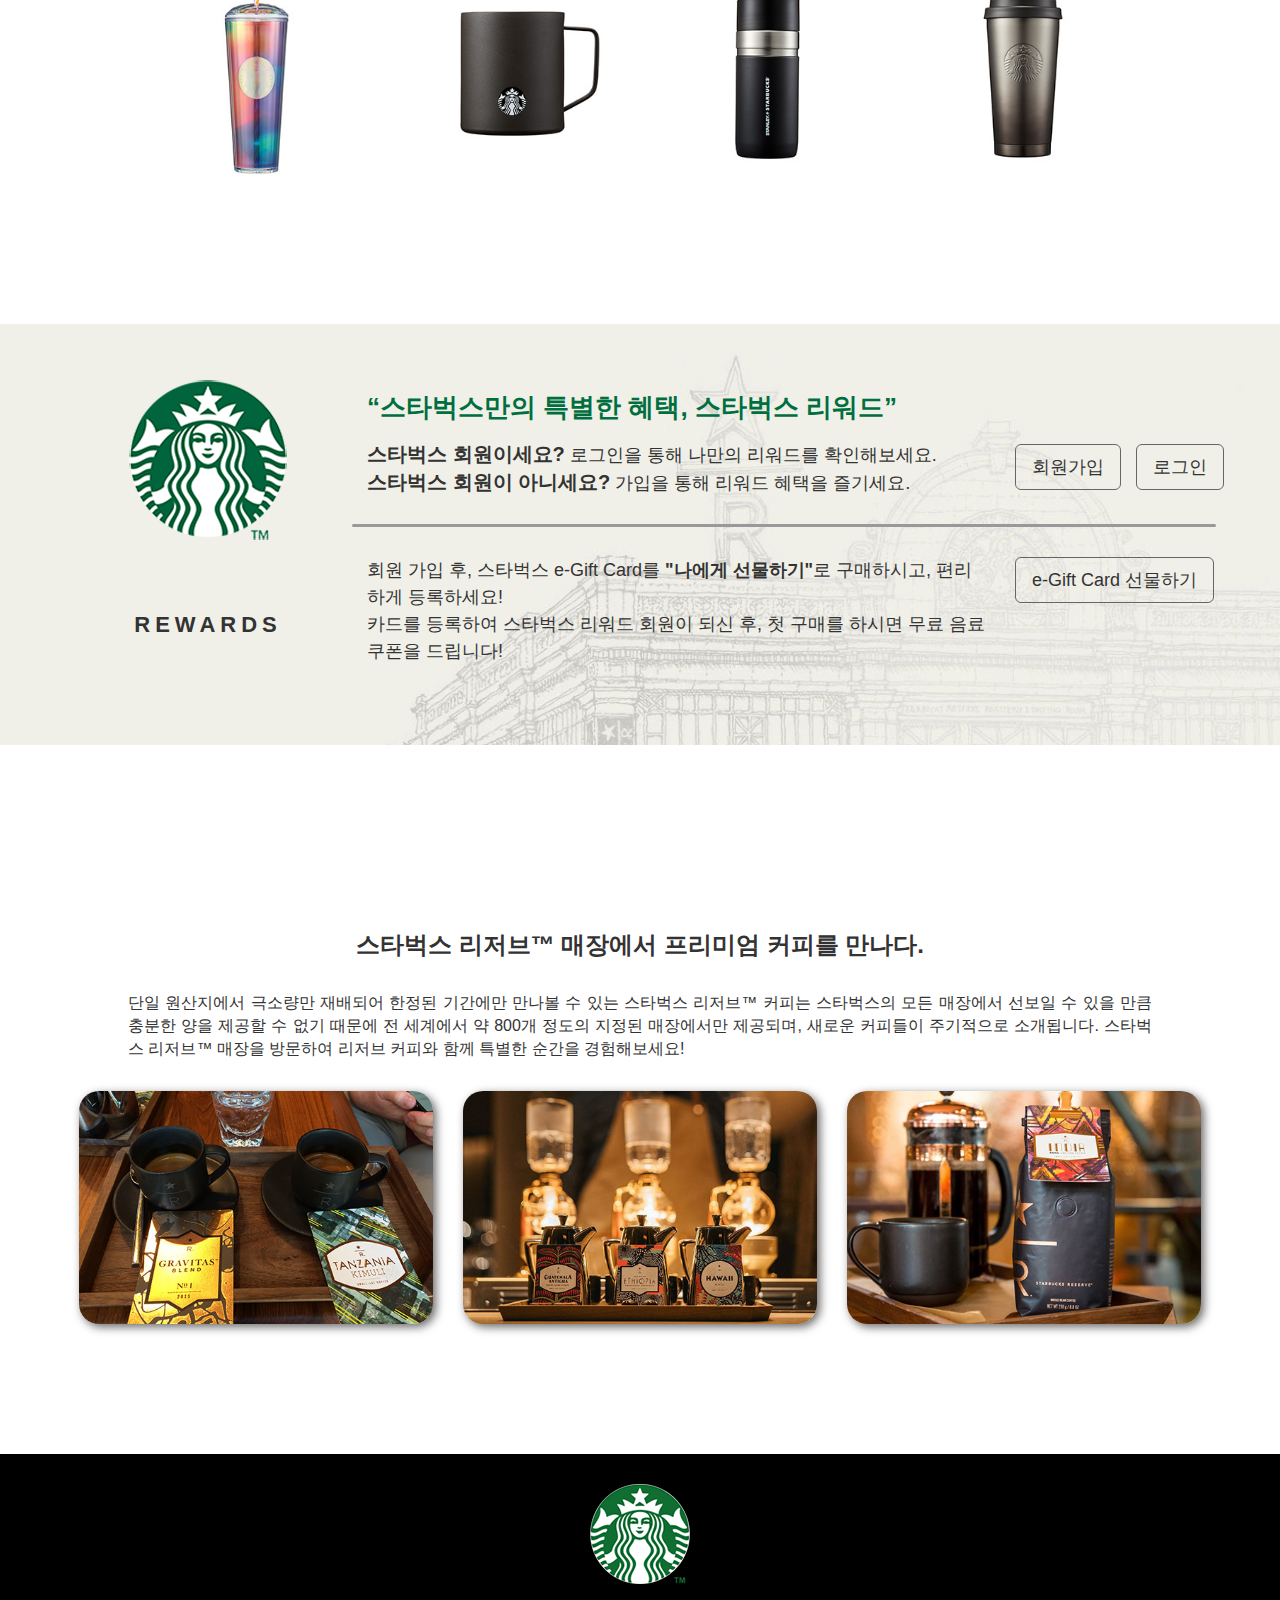
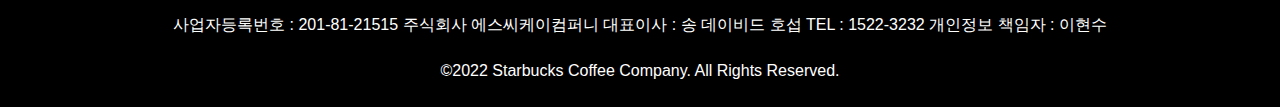
==== commit 20f48117: "토글 수정" ====
--- a/bootstrap/index.html
+++ b/bootstrap/index.html
@@ -43,7 +43,7 @@
 		<a href="#navbar">글로벌 네비게이션 바로가기</a>
 	</div>
 
-	<div id="wrap" class="container-fluid"  data-toggle="modal">
+	<div id="wrap" class="container-fluid" >
 
 		<header id="headerArea">
 			<h1><a href="index.html">Starbucks</a></h1>
--- a/bootstrap/css/layout.css
+++ b/bootstrap/css/layout.css
@@ -19,7 +19,7 @@
   font-size: 16px;
   color: #333;
 }
-#wrap{
+#wrap.modal-open{
   height: 100vh;
   overflow: hidden;
 }
